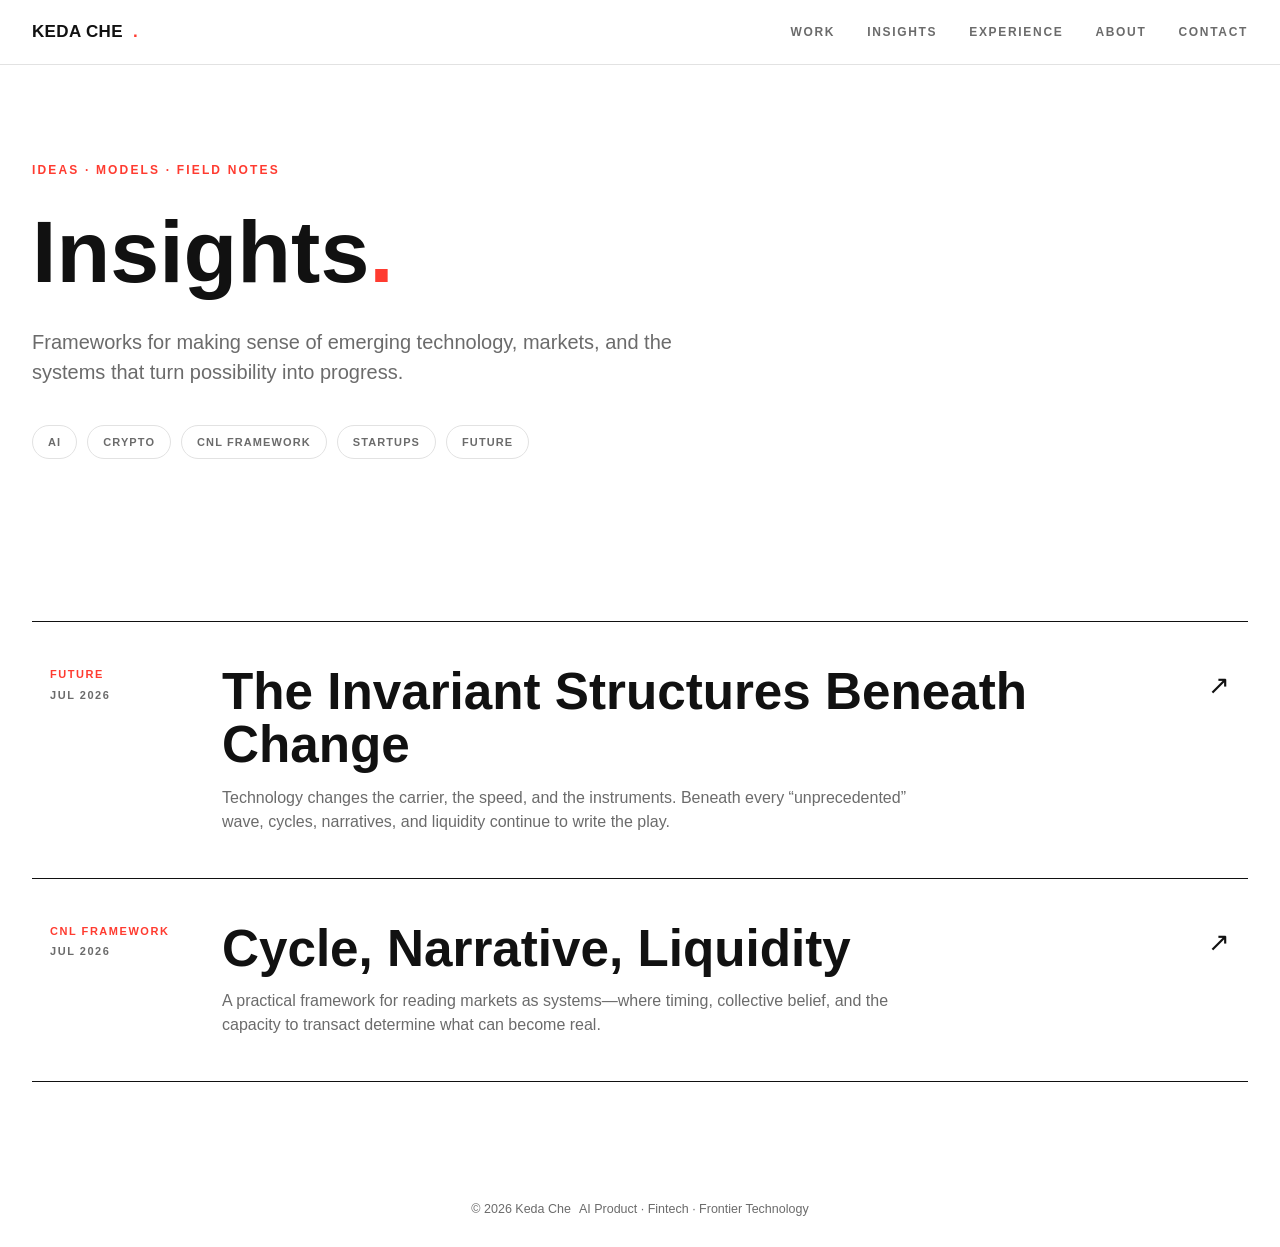
==== insights/index.html @ 1c22ec91 "Show month-only dates on insight cards and article metas" ====
<!DOCTYPE html>
<html lang="en">
<head>
<meta charset="UTF-8">
<meta name="viewport" content="width=device-width, initial-scale=1.0">
<title>Insights | Keda Che</title>
<meta name="description" content="Ideas and frameworks on AI, crypto, startups, and the future from Keda Che.">
<link rel="canonical" href="https://kedache.com/insights/">
<meta property="og:type" content="website">
<meta property="og:site_name" content="Keda Che">
<meta property="og:title" content="Insights | Keda Che">
<meta property="og:description" content="Ideas and frameworks on AI, crypto, startups, and the future from Keda Che.">
<meta property="og:url" content="https://kedache.com/insights/">
<meta property="og:image" content="https://kedache.com/assets/images/keda-social.jpg?v=2026-07-11-2">
<meta name="twitter:card" content="summary">
<meta name="twitter:title" content="Insights | Keda Che">
<meta name="twitter:description" content="Ideas and frameworks on AI, crypto, startups, and the future from Keda Che.">
<meta name="theme-color" content="#111111">
<link rel="icon" href="../favicon.ico?v=2026-07-11-2" sizes="48x48">
<link rel="icon" type="image/svg+xml" href="../favicon.svg?v=2026-07-11-2">
<link rel="apple-touch-icon" href="../apple-touch-icon.png?v=2026-07-11-2">
<link rel="stylesheet" href="../assets/css/styles.css?v=2026-07-11-2">
</head>
<body>
<nav>
  <div class="wrap nav-inner">
    <a class="logo" href="../">KEDA CHE<span>.</span></a>
    <div class="nav-links" id="nav-links">
      <a href="../#work">Work</a><a href="./">Insights</a><a href="../#experience">Experience</a><a href="../#about">About</a><a href="../#contact">Contact</a>
    </div>
    <button type="button" class="nav-toggle" id="nav-toggle" aria-label="Open menu" aria-expanded="false" aria-controls="nav-links"><span></span><span></span></button>
  </div>
</nav>
<header class="insights-header">
  <div class="wrap">
    <div class="kicker">Ideas · Models · Field Notes</div>
    <h1>Insights<span style="color:var(--accent)">.</span></h1>
    <p class="insights-intro">Frameworks for making sense of emerging technology, markets, and the systems that turn possibility into progress.</p>
    <div class="category-strip" aria-label="Insight categories">
      <span class="category-link">AI</span><span class="category-link">Crypto</span><span class="category-link">CNL Framework</span><span class="category-link">Startups</span><span class="category-link">Future</span>
    </div>
  </div>
</header>
<main>
  <section>
    <div class="wrap">
      <div class="insight-list">
        <a class="insight-row" href="future/the-invariant-structures-beneath-change/">
          <div class="meta">Future<span>Jul 2026</span></div>
          <div><h2>The Invariant Structures Beneath Change</h2><p>Technology changes the carrier, the speed, and the instruments. Beneath every “unprecedented” wave, cycles, narratives, and liquidity continue to write the play.</p></div>
          <div class="arrow" aria-hidden="true">↗</div>
        </a>
        <a class="insight-row" href="cnl-framework/cycle-narrative-liquidity/">
          <div class="meta">CNL Framework<span>Jul 2026</span></div>
          <div><h2>Cycle, Narrative, Liquidity</h2><p>A practical framework for reading markets as systems—where timing, collective belief, and the capacity to transact determine what can become real.</p></div>
          <div class="arrow" aria-hidden="true">↗</div>
        </a>
      </div>
    </div>
  </section>
</main>
<footer><div class="wrap footer-inner"><span>© 2026 Keda Che</span><span>AI Product · Fintech · Frontier Technology</span></div></footer>
<script src="../assets/js/main.js?v=2026-07-11-2" defer></script>
</body>
</html>
---- assets/css/styles.css ----
:root {
  --black: #111111;
  --white: #ffffff;
  --gray: #f4f4f4;
  --mid: #6b6b6b;
  --line: #e2e2e2;
  --accent: #ff3b30;
  --font: "Helvetica Neue", Helvetica, Arial, -apple-system, sans-serif;
}

* { margin: 0; padding: 0; box-sizing: border-box; }
html { scroll-behavior: smooth; }
body { font-family: var(--font); color: var(--black); background: var(--white); line-height: 1.5; -webkit-font-smoothing: antialiased; }
a { color: inherit; text-decoration: none; }
.wrap { max-width: 1280px; margin: 0 auto; padding: 0 32px; }

/* NAV */
nav { position: sticky; top: 0; z-index: 100; background: rgba(255,255,255,.94); backdrop-filter: blur(8px); border-bottom: 1px solid var(--line); }
.nav-inner { display: flex; justify-content: space-between; align-items: center; height: 64px; }
.logo { font-weight: 700; font-size: 17px; letter-spacing: .02em; display: flex; align-items: center; gap: 10px; }
.avatar { width: 36px; height: 36px; }
.logo span { color: var(--accent); }
.nav-links { display: flex; gap: 32px; }
.nav-links a { font-size: 12px; font-weight: 600; letter-spacing: .14em; text-transform: uppercase; color: var(--mid); transition: color .15s; }
.nav-links a:hover { color: var(--black); }
.nav-toggle { display: none; background: none; border: 0; width: 40px; height: 40px; cursor: pointer; padding: 8px; flex-direction: column; justify-content: center; align-items: flex-end; gap: 7px; }
.nav-toggle span { display: block; height: 2px; width: 22px; background: var(--black); transition: transform .25s cubic-bezier(.4,0,.2,1), opacity .25s; }
nav.open .nav-toggle span:first-child { transform: translateY(4.5px) rotate(45deg); }
nav.open .nav-toggle span:last-child { transform: translateY(-4.5px) rotate(-45deg); }

/* LOADER */
#loader { position: fixed; inset: 0; z-index: 999; background: var(--black); display: flex; align-items: center; justify-content: center; transition: opacity .5s ease, visibility .5s ease; animation: loaderAutoHide .5s ease 3.5s forwards; }
#loader.done { opacity: 0; visibility: hidden; pointer-events: none; }
#loader.skip { display: none; animation: none; }
.loader-mark { display: flex; overflow: hidden; font-weight: 700; font-size: clamp(30px, 6vw, 56px); letter-spacing: .04em; color: var(--white); line-height: 1.1; }
.loader-mark span { display: inline-block; transform: translateY(120%); animation: loaderUp .55s cubic-bezier(.4,0,.2,1) forwards; }
.loader-mark span:nth-child(1) { animation-delay: .05s; }
.loader-mark span:nth-child(2) { animation-delay: .1s; }
.loader-mark span:nth-child(3) { animation-delay: .15s; }
.loader-mark span:nth-child(4) { animation-delay: .2s; }
.loader-mark span:nth-child(5) { animation-delay: .25s; }
.loader-mark span:nth-child(6) { animation-delay: .3s; }
.loader-mark span:nth-child(7) { animation-delay: .35s; }
.loader-mark span:nth-child(8) { animation-delay: .4s; }
.loader-mark .loader-dot { color: var(--accent); animation: loaderUp .55s cubic-bezier(.4,0,.2,1) .5s forwards, loaderPulse 1.3s 1.2s ease-in-out infinite; }
@keyframes loaderUp { to { transform: translateY(0); } }
@keyframes loaderPulse { 0%, 100% { opacity: 1; } 50% { opacity: .25; } }
@keyframes loaderAutoHide { to { opacity: 0; visibility: hidden; } }
@media (prefers-reduced-motion: reduce) {
  .loader-mark span, .loader-mark .loader-dot { transform: none; animation: none; }
  #loader { animation: loaderAutoHide .3s ease 1s forwards; }
}

/* HERO */
header { padding: 110px 0 90px; }
.kicker { font-size: 12px; font-weight: 700; letter-spacing: .18em; text-transform: uppercase; color: var(--accent); margin-bottom: 28px; }
h1 { font-size: 88px; line-height: 1.02; font-weight: 700; letter-spacing: 0; max-width: 1100px; }
.rotator { display: inline-block; position: relative; overflow: hidden; white-space: nowrap; vertical-align: baseline; }
.rotator .rw { position: absolute; left: 0; top: 0; color: var(--accent); transform: translateY(115%); transition: transform .55s cubic-bezier(.4,0,.2,1); }
.rotator .rw.active { transform: translateY(0); }
.rotator .rw.exit { transform: translateY(-115%); }
.rotator .dot { position: absolute; left: 0; top: 0; color: var(--black); transition: transform .55s cubic-bezier(.4,0,.2,1); }
.hero-sub { margin-top: 36px; font-size: 21px; color: var(--mid); max-width: 760px; font-weight: 400; }
.hero-meta { margin-top: 44px; display: flex; flex-wrap: wrap; gap: 12px; }
.chip { font-size: 12px; font-weight: 600; letter-spacing: .08em; text-transform: uppercase; border: 1px solid var(--black); padding: 8px 16px; border-radius: 999px; }

/* SECTION DIVIDERS */
.divider {
  height: 104px;
  background-image:
    radial-gradient(circle at 14px 17px, #d7d7d7 0 1.5px, transparent 1.6px),
    radial-gradient(circle at 43px 38px, #d7d7d7 0 1.5px, transparent 1.6px);
  background-size: 64px 48px;
  background-repeat: repeat;
}

/* SECTION HEADERS */
section { padding: 90px 0; }
.sec-head { display: flex; align-items: baseline; justify-content: space-between; margin-bottom: 48px; flex-wrap: wrap; gap: 8px; }
h2 { font-size: 44px; font-weight: 700; letter-spacing: 0; }
.sec-note { font-size: 13px; color: var(--mid); letter-spacing: .1em; text-transform: uppercase; font-weight: 600; }
.sec-link { font-size: 12px; color: var(--mid); letter-spacing: .12em; text-transform: uppercase; font-weight: 700; border-bottom: 1px solid var(--line); transition: color .15s, border-color .15s; }
.sec-link:hover { color: var(--black); border-color: var(--accent); }

/* FOCUS AREAS */
.themes { border-top: 1px solid var(--black); }
.theme { display: grid; grid-template-columns: 90px 1fr 1.1fr; gap: 32px; align-items: baseline; padding: 44px 20px; border-bottom: 1px solid var(--black); cursor: default; transition: background .35s cubic-bezier(.4,0,.2,1), color .35s, padding .35s; }
.theme:hover, .theme.lit { background: var(--black); color: var(--white); padding-left: 36px; }
.theme .num { font-size: 14px; font-weight: 700; letter-spacing: .12em; color: var(--accent); }
.theme h3 { font-size: 40px; font-weight: 700; letter-spacing: 0; line-height: 1.05; transition: transform .35s cubic-bezier(.4,0,.2,1); }
.theme:hover h3, .theme.lit h3 { transform: translateX(6px); }
.theme p { font-size: 15.5px; color: var(--mid); line-height: 1.55; transition: color .35s; }
.theme:hover p, .theme.lit p { color: rgba(255,255,255,.75); }

/* HOMEPAGE INSIGHTS */
.home-insight-grid { display: grid; grid-template-columns: repeat(2, 1fr); gap: 24px; }
.home-insight-card { display: flex; flex-direction: column; padding-bottom: 28px; border-bottom: 1px solid var(--black); }
.home-insight-card p { flex-grow: 1; }
.home-insight-image { aspect-ratio: 16 / 8.2; overflow: hidden; background: var(--gray); }
.home-insight-image img { width: 100%; height: 100%; display: block; object-fit: cover; transition: transform .5s cubic-bezier(.4,0,.2,1); }
.home-insight-card:hover .home-insight-image img { transform: scale(1.025); }
.home-insight-meta { display: flex; justify-content: space-between; gap: 16px; margin-top: 20px; color: var(--mid); font-size: 10.5px; font-weight: 700; letter-spacing: .14em; text-transform: uppercase; }
.home-insight-meta span { color: var(--accent); }
.home-insight-card h3 { margin-top: 17px; max-width: 580px; font-size: clamp(30px, 3.7vw, 48px); line-height: 1.02; letter-spacing: -.02em; min-height: 2.04em; }
.home-insight-card p { margin-top: 16px; max-width: 580px; color: var(--mid); font-size: 15.5px; line-height: 1.55; }
.read-link { display: inline-block; align-self: flex-start; margin-top: 24px; font-size: 11px; font-weight: 700; letter-spacing: .13em; text-transform: uppercase; border-bottom: 2px solid var(--accent); }
.home-insight-categories { display: grid; grid-template-columns: repeat(5, 1fr); margin-top: 48px; border-top: 1px solid var(--black); border-bottom: 1px solid var(--black); }
.home-insight-categories span { padding: 17px 14px; border-right: 1px solid var(--black); text-align: center; font-size: 10.5px; font-weight: 700; letter-spacing: .12em; text-transform: uppercase; }
.home-insight-categories span:last-child { border-right: 0; }

/* PROJECT GRID */
.grid { display: grid; grid-template-columns: repeat(3, 1fr); gap: 24px; }
.card { position: relative; aspect-ratio: 4 / 3; overflow: hidden; display: flex; flex-direction: column; justify-content: flex-end; padding: 28px; color: var(--white); cursor: default; }
.card::after { content: ""; position: absolute; inset: 0; background: linear-gradient(to top, rgba(0,0,0,.45), rgba(0,0,0,0) 55%); transition: background .25s; }
.card:hover::after, .card:focus-visible::after { background: linear-gradient(to top, rgba(0,0,0,.6), rgba(0,0,0,.12)); }
.card > * { position: relative; z-index: 1; }
a.card { cursor: pointer; }
a.card::before { content: "↗"; position: absolute; top: 18px; right: 22px; z-index: 2; font-size: 20px; font-weight: 700; opacity: .75; transition: opacity .2s, transform .2s; }
a.card:hover::before, a.card:focus-visible::before { opacity: 1; transform: translate(3px, -3px); }
a.card:focus-visible { outline: 3px solid var(--accent); outline-offset: 4px; }
.card .tag { font-size: 10.5px; font-weight: 700; letter-spacing: .16em; text-transform: uppercase; opacity: .92; margin-bottom: 8px; }
.card h3 { font-size: 22px; font-weight: 700; letter-spacing: 0; line-height: 1.15; }
.card p { font-size: 13.5px; margin-top: 8px; opacity: 0; max-height: 0; transition: opacity .25s, max-height .3s; line-height: 1.45; }
.card:hover p, .card:focus-visible p { opacity: .95; max-height: 140px; }
.g1  { background: linear-gradient(rgba(5,10,30,.35), rgba(5,10,30,.35)), url('../images/astrava-card.webp?v=2026-07-11-2') center/cover; }
.g2  { background: linear-gradient(rgba(10,5,40,.35), rgba(10,5,40,.35)), url('../images/stablecoin-card.webp?v=2026-07-11-2') center/cover; }
.g3  { background: linear-gradient(rgba(20,12,8,.35), rgba(20,12,8,.35)), url('../images/vetara-card.webp?v=2026-07-11-2') center/cover; }
.g4  { background: linear-gradient(rgba(30,5,60,.3), rgba(30,5,60,.3)), url('../images/votigram-card.webp?v=2026-07-11-2') center/cover; }
.g5  { background: linear-gradient(rgba(0,0,0,.3), rgba(0,0,0,.3)), url('../images/godgpt-card.webp?v=2026-07-11-2') center/cover; }
.g6  { background: linear-gradient(rgba(10,5,25,.3), rgba(10,5,25,.3)), url('../images/tmrwdao-card.webp?v=2026-07-11-2') center/cover; }
.g7  { background: linear-gradient(rgba(15,10,10,.4), rgba(15,10,10,.4)), url('../images/ubbey-card.webp?v=2026-07-11-2') center/cover; }
.g8  { background: linear-gradient(rgba(5,5,15,.25), rgba(5,5,15,.25)), url('../images/next-card.webp?v=2026-07-11-2') center/cover; }
.g9  { background: linear-gradient(rgba(15,15,20,.3), rgba(15,15,20,.3)), url('../images/tmark-card.webp?v=2026-07-11-2') center/cover; }
.g10 { background: linear-gradient(rgba(5,15,30,.25), rgba(5,15,30,.25)), url('../images/echolisten-card.webp?v=2026-07-11-2') center top/cover; }
.g11 { background: linear-gradient(rgba(20,10,25,.4), rgba(20,10,25,.4)), url('../images/ownership-card.webp?v=2026-07-11-2') center/cover; }
.g12 { background: linear-gradient(rgba(0,0,0,.2), rgba(0,0,0,.2)), url('../images/perennial-card.webp?v=2026-07-11-2') center/cover; }

/* EXPERIENCE */
.xp { border-top: 1px solid var(--line); }
.xp-row { display: grid; grid-template-columns: 180px 1fr; gap: 32px; padding: 34px 0; border-bottom: 1px solid var(--line); }
.xp-when { font-size: 13px; font-weight: 700; letter-spacing: .1em; text-transform: uppercase; color: var(--accent); padding-top: 4px; }
.xp-role { font-size: 21px; font-weight: 700; letter-spacing: 0; }
.xp-org { font-size: 14px; color: var(--mid); margin-top: 4px; font-weight: 600; }
.xp-desc { font-size: 15px; color: #3c3c3c; margin-top: 10px; max-width: 760px; }

/* ABOUT */
.about-grid { display: grid; grid-template-columns: 300px 1fr; gap: 64px; align-items: start; }
.about-grid p { font-size: 18px; color: #333; margin-bottom: 22px; max-width: 720px; }
.portrait { width: 100%; aspect-ratio: 5 / 8; object-fit: cover; object-position: center 75%; display: block; }
.facts-row { display: grid; grid-template-columns: repeat(4, 1fr); gap: 40px; margin-top: 72px; padding-top: 40px; border-top: 1px solid var(--line); }
.facts h3 { font-size: 12px; font-weight: 700; letter-spacing: .16em; text-transform: uppercase; color: var(--accent); margin-bottom: 12px; }
.facts p { font-size: 14.5px; color: #3c3c3c; margin-bottom: 10px; }
.facts a { border-bottom: 1px solid #c8c8c8; transition: color .15s, border-color .15s; }
.facts a:hover { color: var(--accent); border-color: var(--accent); }

/* CONTACT */
.contact { padding: 110px 0; }
.contact.no-border { border-bottom: none; }
.contact h2 { font-size: 64px; margin-bottom: 28px; }
.contact-copy { font-size: 17px; color: var(--mid); max-width: 640px; margin-bottom: 32px; }
.contact a.email { font-size: 30px; font-weight: 700; border-bottom: 3px solid var(--accent); transition: color .15s; }
.contact a.email:hover { color: var(--accent); }
.socials { margin-top: 36px; display: flex; gap: 24px; }
.socials.tight { margin-top: 32px; }
.socials a { font-size: 13px; font-weight: 700; letter-spacing: .14em; text-transform: uppercase; color: var(--mid); }
.socials a:hover { color: var(--black); }
.cv-button { border: 1px solid var(--black); padding: 12px 24px; color: var(--black); }

footer { padding: 28px 0; font-size: 12.5px; color: var(--mid); display: flex; justify-content: space-between; flex-wrap: wrap; gap: 8px; }
.footer-inner { display: flex; justify-content: space-between; flex-wrap: wrap; gap: 8px; }

/* INSIGHTS */
.insights-header { padding: 96px 0 72px; }
.insights-header h1 { max-width: 900px; }
.insights-intro { max-width: 700px; margin-top: 30px; color: var(--mid); font-size: 20px; }
.category-strip { display: flex; flex-wrap: wrap; gap: 10px; margin-top: 38px; }
.category-link { border: 1px solid var(--line); border-radius: 999px; padding: 8px 15px; color: var(--mid); font-size: 11px; font-weight: 700; letter-spacing: .1em; text-transform: uppercase; }
.category-link.active { border-color: var(--black); color: var(--black); }
.insight-list { border-top: 1px solid var(--black); }
.insight-row { display: grid; grid-template-columns: 140px minmax(0, 1fr) 60px; gap: 32px; align-items: start; padding: 44px 18px; border-bottom: 1px solid var(--black); transition: background .25s, color .25s, padding .25s; }
.insight-row:hover { background: var(--black); color: var(--white); padding-left: 30px; }
.insight-row .meta { color: var(--accent); font-size: 11px; font-weight: 700; letter-spacing: .14em; text-transform: uppercase; }
.insight-row .meta span { display: block; margin-top: 4px; color: var(--mid); font-weight: 600; }
.insight-row h2 { font-size: clamp(30px, 4vw, 52px); line-height: 1.03; }
.insight-row p { margin-top: 14px; max-width: 720px; color: var(--mid); font-size: 16px; }
.insight-row:hover p, .insight-row:hover .meta span { color: rgba(255,255,255,.68); }
.insight-row .arrow { font-size: 26px; text-align: right; }

/* ARTICLE */
.article-hero { padding: 86px 0 58px; }
.article-hero h1 { max-width: 1140px; font-size: clamp(56px, 8vw, 108px); line-height: .94; letter-spacing: -.035em; }
.article-deck { max-width: 850px; margin-top: 34px; font-size: clamp(20px, 2.3vw, 30px); line-height: 1.35; color: #333; }
.article-meta { display: flex; gap: 28px; flex-wrap: wrap; margin-top: 42px; padding-top: 18px; border-top: 1px solid var(--black); font-size: 11px; font-weight: 700; letter-spacing: .13em; text-transform: uppercase; }
.article-meta span:first-child { color: var(--accent); }
.article-figure { margin: 0 auto; max-width: 1440px; padding: 0 32px; }
.article-figure img { width: 100%; display: block; aspect-ratio: 16 / 9; object-fit: cover; }
.article-figure figcaption { margin-top: 10px; color: var(--mid); font-size: 12px; letter-spacing: .06em; }
.article-body { max-width: 1280px; margin: 0 auto; padding: 90px 32px 120px; }
.article-grid { display: grid; grid-template-columns: minmax(170px, 260px) minmax(0, 760px); gap: clamp(50px, 9vw, 140px); justify-content: center; }
.article-aside { position: sticky; top: 94px; align-self: start; }
.article-aside p { color: var(--mid); font-size: 12px; line-height: 1.55; }
.article-aside strong { display: block; color: var(--black); margin-bottom: 10px; font-size: 11px; letter-spacing: .14em; text-transform: uppercase; }
.article-aside .rule { width: 42px; height: 3px; margin: 24px 0; background: var(--accent); }
.article-copy > p { margin-bottom: 28px; color: #292929; font-size: 19px; line-height: 1.7; }
.article-copy > p a { border-bottom: 1px solid #aaa; transition: color .15s, border-color .15s; }
.article-copy > p a:hover { color: var(--accent); border-color: var(--accent); }
.article-copy .lead { font-size: 28px; line-height: 1.48; color: var(--black); }
.article-copy .lead::first-letter { float: left; margin: 7px 10px 0 0; color: var(--accent); font-size: 80px; font-weight: 700; line-height: .72; }
.article-copy h2 { margin: 76px 0 24px; font-size: clamp(38px, 5vw, 64px); line-height: 1; letter-spacing: -.025em; }
.article-copy h3 { margin: 44px 0 14px; font-size: 26px; line-height: 1.15; }
.article-copy blockquote { margin: 64px 0; padding: 34px 0; border-top: 1px solid var(--black); border-bottom: 1px solid var(--black); font-size: clamp(28px, 4vw, 48px); font-weight: 700; line-height: 1.08; letter-spacing: -.02em; }
.article-copy blockquote span { color: var(--accent); }
.cnl-model { margin: 52px 0 68px; display: grid; grid-template-columns: repeat(3, 1fr); border-top: 1px solid var(--black); border-bottom: 1px solid var(--black); }
.cnl-model div { padding: 30px 20px 34px; border-right: 1px solid var(--black); }
.cnl-model div:last-child { border-right: 0; }
.cnl-model b { display: block; color: var(--accent); font-size: 12px; letter-spacing: .14em; text-transform: uppercase; }
.cnl-model strong { display: block; margin-top: 24px; font-size: 28px; }
.cnl-model p { margin-top: 10px; color: var(--mid); font-size: 14px; line-height: 1.5; }
.article-end { margin-top: 88px; padding-top: 26px; border-top: 1px solid var(--black); }
.article-end p { color: var(--mid); font-size: 15px; }
.back-link { display: inline-block; margin-top: 28px; border-bottom: 2px solid var(--accent); font-size: 13px; font-weight: 700; letter-spacing: .12em; text-transform: uppercase; }

@media (max-width: 980px) {
  h1 { font-size: 64px; }
  h2 { font-size: 38px; }
  .theme h3 { font-size: 34px; }
  .contact h2 { font-size: 52px; }
  .theme { grid-template-columns: 60px 1fr; }
  .theme p { grid-column: 2; }
  .grid { grid-template-columns: repeat(2, 1fr); }
  .about-grid { grid-template-columns: 1fr; gap: 40px; }
  .about-grid .portrait { max-width: 300px; }
  .facts-row { grid-template-columns: repeat(2, 1fr); }
  .home-insight-categories { grid-template-columns: repeat(3, 1fr); }
  .home-insight-categories span:nth-child(3) { border-right: 0; }
  .home-insight-categories span:nth-child(n+4) { border-top: 1px solid var(--black); }
  .article-grid { grid-template-columns: 1fr; gap: 45px; }
  .article-aside { position: static; max-width: 520px; }
}

@media (max-width: 640px) {
  .wrap { padding: 0 22px; }
  .nav-toggle { display: flex; }
  .nav-links { display: none; position: absolute; top: 64px; left: 0; right: 0; flex-direction: column; gap: 22px; padding: 24px 22px 28px; background: rgba(255,255,255,.97); backdrop-filter: blur(8px); border-bottom: 1px solid var(--line); }
  nav.open .nav-links { display: flex; }
  .nav-links a { font-size: 14px; }
  h1 { font-size: 42px; }
  h2 { font-size: 30px; }
  .hero-sub { font-size: 17px; }
  .theme h3 { font-size: 28px; }
  .contact h2 { font-size: 38px; }
  .contact a.email { font-size: 21px; }
  .theme { padding: 32px 12px; gap: 16px; }
  .theme:hover, .theme.lit { padding-left: 12px; }
  .grid { grid-template-columns: 1fr; }
  .home-insight-grid { grid-template-columns: 1fr; gap: 44px; }
  .home-insight-card h3 { min-height: 0; }
  .home-insight-categories { grid-template-columns: 1fr; }
  .home-insight-categories span { border-right: 0; border-bottom: 1px solid var(--black); }
  .home-insight-categories span:nth-child(n+4) { border-top: 0; }
  .home-insight-categories span:last-child { border-bottom: 0; }
  .card p { opacity: .95; max-height: none; }
  .xp-row { grid-template-columns: 1fr; gap: 8px; }
  .facts-row { grid-template-columns: 1fr; gap: 28px; }
  header { padding: 70px 0 60px; }
  section { padding: 64px 0; }
  .insights-header { padding: 68px 0 54px; }
  .insight-row { grid-template-columns: 1fr 32px; gap: 14px; padding: 30px 8px; }
  .insight-row .meta { grid-column: 1 / -1; }
  .article-hero { padding: 62px 0 44px; }
  .article-hero h1 { font-size: 48px; }
  .article-deck { font-size: 20px; }
  .article-figure { padding: 0; }
  .article-figure figcaption { padding: 0 22px; }
  .article-body { padding: 64px 22px 84px; }
  .article-copy > p { font-size: 17px; }
  .article-copy .lead { font-size: 22px; }
  .cnl-model { grid-template-columns: 1fr; }
  .cnl-model div { border-right: 0; border-bottom: 1px solid var(--black); }
  .cnl-model div:last-child { border-bottom: 0; }
}
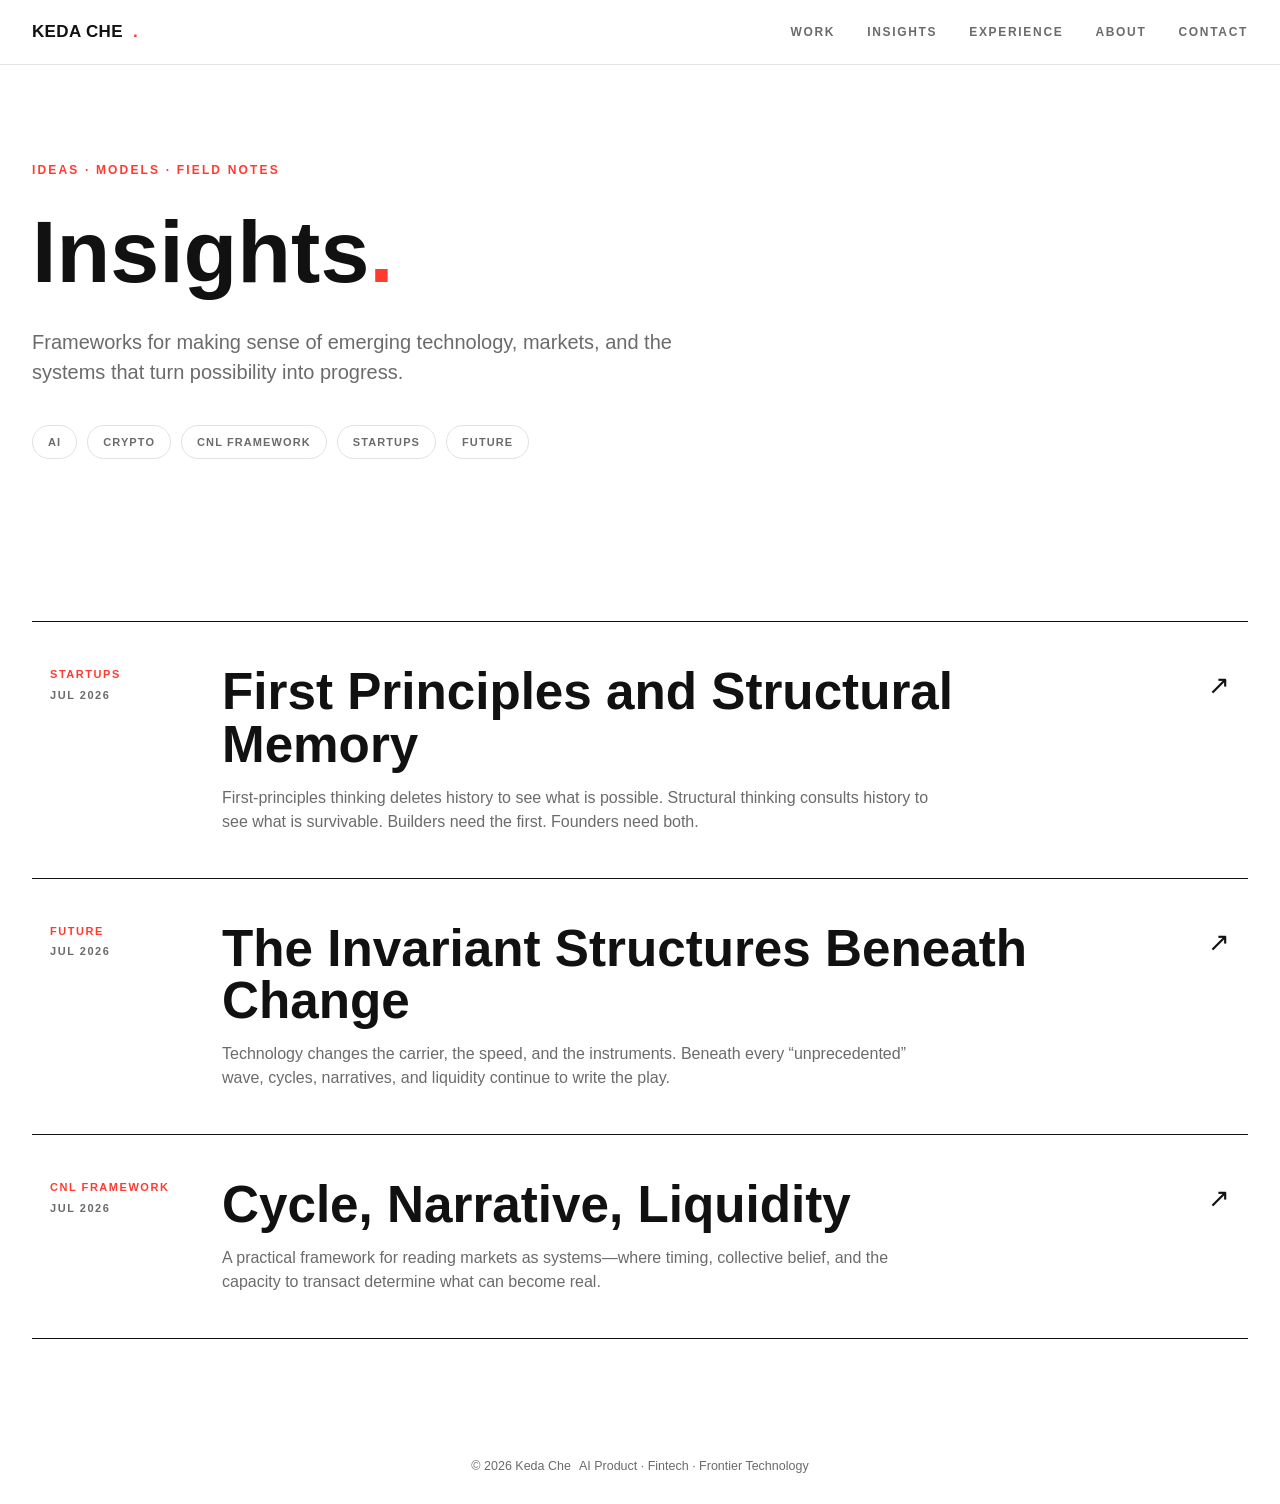
==== commit 2819dda7: "Publish third insight: First Principles and Structural Memory" ====
--- a/insights/index.html
+++ b/insights/index.html
@@ -11,15 +11,15 @@
 <meta property="og:title" content="Insights | Keda Che">
 <meta property="og:description" content="Ideas and frameworks on AI, crypto, startups, and the future from Keda Che.">
 <meta property="og:url" content="https://kedache.com/insights/">
-<meta property="og:image" content="https://kedache.com/assets/images/keda-social.jpg?v=2026-07-11-2">
+<meta property="og:image" content="https://kedache.com/assets/images/keda-social.jpg?v=2026-07-11-3">
 <meta name="twitter:card" content="summary">
 <meta name="twitter:title" content="Insights | Keda Che">
 <meta name="twitter:description" content="Ideas and frameworks on AI, crypto, startups, and the future from Keda Che.">
 <meta name="theme-color" content="#111111">
-<link rel="icon" href="../favicon.ico?v=2026-07-11-2" sizes="48x48">
-<link rel="icon" type="image/svg+xml" href="../favicon.svg?v=2026-07-11-2">
-<link rel="apple-touch-icon" href="../apple-touch-icon.png?v=2026-07-11-2">
-<link rel="stylesheet" href="../assets/css/styles.css?v=2026-07-11-2">
+<link rel="icon" href="../favicon.ico?v=2026-07-11-3" sizes="48x48">
+<link rel="icon" type="image/svg+xml" href="../favicon.svg?v=2026-07-11-3">
+<link rel="apple-touch-icon" href="../apple-touch-icon.png?v=2026-07-11-3">
+<link rel="stylesheet" href="../assets/css/styles.css?v=2026-07-11-3">
 </head>
 <body>
 <nav>
@@ -45,6 +45,11 @@
   <section>
     <div class="wrap">
       <div class="insight-list">
+        <a class="insight-row" href="startups/first-principles-and-structural-memory/">
+          <div class="meta">Startups<span>Jul 2026</span></div>
+          <div><h2>First Principles and Structural Memory</h2><p>First-principles thinking deletes history to see what is possible. Structural thinking consults history to see what is survivable. Builders need the first. Founders need both.</p></div>
+          <div class="arrow" aria-hidden="true">↗</div>
+        </a>
         <a class="insight-row" href="future/the-invariant-structures-beneath-change/">
           <div class="meta">Future<span>Jul 2026</span></div>
           <div><h2>The Invariant Structures Beneath Change</h2><p>Technology changes the carrier, the speed, and the instruments. Beneath every “unprecedented” wave, cycles, narratives, and liquidity continue to write the play.</p></div>
@@ -60,6 +65,6 @@
   </section>
 </main>
 <footer><div class="wrap footer-inner"><span>© 2026 Keda Che</span><span>AI Product · Fintech · Frontier Technology</span></div></footer>
-<script src="../assets/js/main.js?v=2026-07-11-2" defer></script>
+<script src="../assets/js/main.js?v=2026-07-11-3" defer></script>
 </body>
 </html>
--- a/assets/css/styles.css
+++ b/assets/css/styles.css
@@ -122,18 +122,18 @@
 .card h3 { font-size: 22px; font-weight: 700; letter-spacing: 0; line-height: 1.15; }
 .card p { font-size: 13.5px; margin-top: 8px; opacity: 0; max-height: 0; transition: opacity .25s, max-height .3s; line-height: 1.45; }
 .card:hover p, .card:focus-visible p { opacity: .95; max-height: 140px; }
-.g1  { background: linear-gradient(rgba(5,10,30,.35), rgba(5,10,30,.35)), url('../images/astrava-card.webp?v=2026-07-11-2') center/cover; }
-.g2  { background: linear-gradient(rgba(10,5,40,.35), rgba(10,5,40,.35)), url('../images/stablecoin-card.webp?v=2026-07-11-2') center/cover; }
-.g3  { background: linear-gradient(rgba(20,12,8,.35), rgba(20,12,8,.35)), url('../images/vetara-card.webp?v=2026-07-11-2') center/cover; }
-.g4  { background: linear-gradient(rgba(30,5,60,.3), rgba(30,5,60,.3)), url('../images/votigram-card.webp?v=2026-07-11-2') center/cover; }
-.g5  { background: linear-gradient(rgba(0,0,0,.3), rgba(0,0,0,.3)), url('../images/godgpt-card.webp?v=2026-07-11-2') center/cover; }
-.g6  { background: linear-gradient(rgba(10,5,25,.3), rgba(10,5,25,.3)), url('../images/tmrwdao-card.webp?v=2026-07-11-2') center/cover; }
-.g7  { background: linear-gradient(rgba(15,10,10,.4), rgba(15,10,10,.4)), url('../images/ubbey-card.webp?v=2026-07-11-2') center/cover; }
-.g8  { background: linear-gradient(rgba(5,5,15,.25), rgba(5,5,15,.25)), url('../images/next-card.webp?v=2026-07-11-2') center/cover; }
-.g9  { background: linear-gradient(rgba(15,15,20,.3), rgba(15,15,20,.3)), url('../images/tmark-card.webp?v=2026-07-11-2') center/cover; }
-.g10 { background: linear-gradient(rgba(5,15,30,.25), rgba(5,15,30,.25)), url('../images/echolisten-card.webp?v=2026-07-11-2') center top/cover; }
-.g11 { background: linear-gradient(rgba(20,10,25,.4), rgba(20,10,25,.4)), url('../images/ownership-card.webp?v=2026-07-11-2') center/cover; }
-.g12 { background: linear-gradient(rgba(0,0,0,.2), rgba(0,0,0,.2)), url('../images/perennial-card.webp?v=2026-07-11-2') center/cover; }
+.g1  { background: linear-gradient(rgba(5,10,30,.35), rgba(5,10,30,.35)), url('../images/astrava-card.webp?v=2026-07-11-3') center/cover; }
+.g2  { background: linear-gradient(rgba(10,5,40,.35), rgba(10,5,40,.35)), url('../images/stablecoin-card.webp?v=2026-07-11-3') center/cover; }
+.g3  { background: linear-gradient(rgba(20,12,8,.35), rgba(20,12,8,.35)), url('../images/vetara-card.webp?v=2026-07-11-3') center/cover; }
+.g4  { background: linear-gradient(rgba(30,5,60,.3), rgba(30,5,60,.3)), url('../images/votigram-card.webp?v=2026-07-11-3') center/cover; }
+.g5  { background: linear-gradient(rgba(0,0,0,.3), rgba(0,0,0,.3)), url('../images/godgpt-card.webp?v=2026-07-11-3') center/cover; }
+.g6  { background: linear-gradient(rgba(10,5,25,.3), rgba(10,5,25,.3)), url('../images/tmrwdao-card.webp?v=2026-07-11-3') center/cover; }
+.g7  { background: linear-gradient(rgba(15,10,10,.4), rgba(15,10,10,.4)), url('../images/ubbey-card.webp?v=2026-07-11-3') center/cover; }
+.g8  { background: linear-gradient(rgba(5,5,15,.25), rgba(5,5,15,.25)), url('../images/next-card.webp?v=2026-07-11-3') center/cover; }
+.g9  { background: linear-gradient(rgba(15,15,20,.3), rgba(15,15,20,.3)), url('../images/tmark-card.webp?v=2026-07-11-3') center/cover; }
+.g10 { background: linear-gradient(rgba(5,15,30,.25), rgba(5,15,30,.25)), url('../images/echolisten-card.webp?v=2026-07-11-3') center top/cover; }
+.g11 { background: linear-gradient(rgba(20,10,25,.4), rgba(20,10,25,.4)), url('../images/ownership-card.webp?v=2026-07-11-3') center/cover; }
+.g12 { background: linear-gradient(rgba(0,0,0,.2), rgba(0,0,0,.2)), url('../images/perennial-card.webp?v=2026-07-11-3') center/cover; }
 
 /* EXPERIENCE */
 .xp { border-top: 1px solid var(--line); }
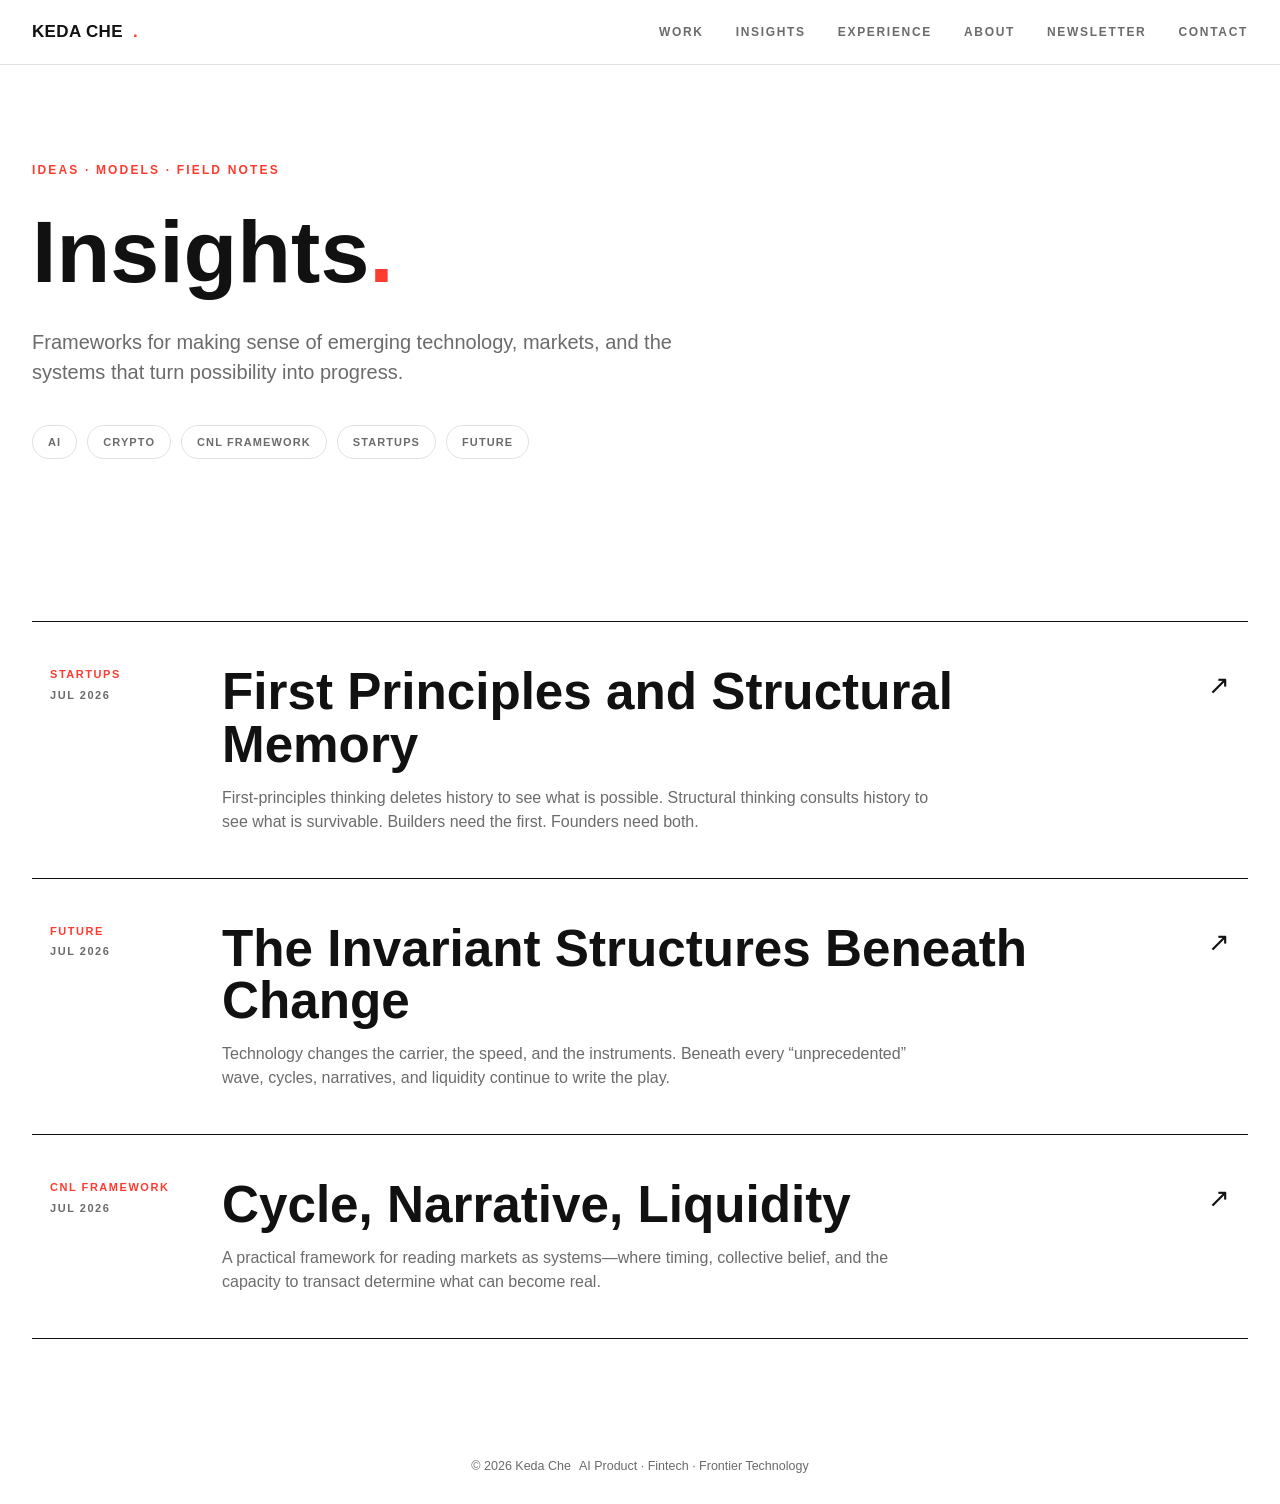
==== commit 4f4b38ba: "Update portfolio content and release assets" ====
--- a/insights/index.html
+++ b/insights/index.html
@@ -11,22 +11,22 @@
 <meta property="og:title" content="Insights | Keda Che">
 <meta property="og:description" content="Ideas and frameworks on AI, crypto, startups, and the future from Keda Che.">
 <meta property="og:url" content="https://kedache.com/insights/">
-<meta property="og:image" content="https://kedache.com/assets/images/keda-social.jpg?v=2026-07-11-3">
+<meta property="og:image" content="https://kedache.com/assets/images/keda-social.jpg?v=2026-07-17-2">
 <meta name="twitter:card" content="summary">
 <meta name="twitter:title" content="Insights | Keda Che">
 <meta name="twitter:description" content="Ideas and frameworks on AI, crypto, startups, and the future from Keda Che.">
 <meta name="theme-color" content="#111111">
-<link rel="icon" href="../favicon.ico?v=2026-07-11-3" sizes="48x48">
-<link rel="icon" type="image/svg+xml" href="../favicon.svg?v=2026-07-11-3">
-<link rel="apple-touch-icon" href="../apple-touch-icon.png?v=2026-07-11-3">
-<link rel="stylesheet" href="../assets/css/styles.css?v=2026-07-11-3">
+<link rel="icon" href="../favicon.ico?v=2026-07-17-2" sizes="48x48">
+<link rel="icon" type="image/svg+xml" href="../favicon.svg?v=2026-07-17-2">
+<link rel="apple-touch-icon" href="../apple-touch-icon.png?v=2026-07-17-2">
+<link rel="stylesheet" href="../assets/css/styles.css?v=2026-07-17-2">
 </head>
 <body>
 <nav>
   <div class="wrap nav-inner">
     <a class="logo" href="../">KEDA CHE<span>.</span></a>
     <div class="nav-links" id="nav-links">
-      <a href="../#work">Work</a><a href="./">Insights</a><a href="../#experience">Experience</a><a href="../#about">About</a><a href="../#contact">Contact</a>
+      <a href="../#work">Work</a><a href="./">Insights</a><a href="../#experience">Experience</a><a href="../#about">About</a><a href="https://substack.com/@kedache" target="_blank" rel="noopener">Newsletter</a><a href="../#contact">Contact</a>
     </div>
     <button type="button" class="nav-toggle" id="nav-toggle" aria-label="Open menu" aria-expanded="false" aria-controls="nav-links"><span></span><span></span></button>
   </div>
@@ -65,6 +65,6 @@
   </section>
 </main>
 <footer><div class="wrap footer-inner"><span>© 2026 Keda Che</span><span>AI Product · Fintech · Frontier Technology</span></div></footer>
-<script src="../assets/js/main.js?v=2026-07-11-3" defer></script>
+<script src="../assets/js/main.js?v=2026-07-17-2" defer></script>
 </body>
 </html>
--- a/assets/css/styles.css
+++ b/assets/css/styles.css
@@ -122,18 +122,18 @@
 .card h3 { font-size: 22px; font-weight: 700; letter-spacing: 0; line-height: 1.15; }
 .card p { font-size: 13.5px; margin-top: 8px; opacity: 0; max-height: 0; transition: opacity .25s, max-height .3s; line-height: 1.45; }
 .card:hover p, .card:focus-visible p { opacity: .95; max-height: 140px; }
-.g1  { background: linear-gradient(rgba(5,10,30,.35), rgba(5,10,30,.35)), url('../images/astrava-card.webp?v=2026-07-11-3') center/cover; }
-.g2  { background: linear-gradient(rgba(10,5,40,.35), rgba(10,5,40,.35)), url('../images/stablecoin-card.webp?v=2026-07-11-3') center/cover; }
-.g3  { background: linear-gradient(rgba(20,12,8,.35), rgba(20,12,8,.35)), url('../images/vetara-card.webp?v=2026-07-11-3') center/cover; }
-.g4  { background: linear-gradient(rgba(30,5,60,.3), rgba(30,5,60,.3)), url('../images/votigram-card.webp?v=2026-07-11-3') center/cover; }
-.g5  { background: linear-gradient(rgba(0,0,0,.3), rgba(0,0,0,.3)), url('../images/godgpt-card.webp?v=2026-07-11-3') center/cover; }
-.g6  { background: linear-gradient(rgba(10,5,25,.3), rgba(10,5,25,.3)), url('../images/tmrwdao-card.webp?v=2026-07-11-3') center/cover; }
-.g7  { background: linear-gradient(rgba(15,10,10,.4), rgba(15,10,10,.4)), url('../images/ubbey-card.webp?v=2026-07-11-3') center/cover; }
-.g8  { background: linear-gradient(rgba(5,5,15,.25), rgba(5,5,15,.25)), url('../images/next-card.webp?v=2026-07-11-3') center/cover; }
-.g9  { background: linear-gradient(rgba(15,15,20,.3), rgba(15,15,20,.3)), url('../images/tmark-card.webp?v=2026-07-11-3') center/cover; }
-.g10 { background: linear-gradient(rgba(5,15,30,.25), rgba(5,15,30,.25)), url('../images/echolisten-card.webp?v=2026-07-11-3') center top/cover; }
-.g11 { background: linear-gradient(rgba(20,10,25,.4), rgba(20,10,25,.4)), url('../images/ownership-card.webp?v=2026-07-11-3') center/cover; }
-.g12 { background: linear-gradient(rgba(0,0,0,.2), rgba(0,0,0,.2)), url('../images/perennial-card.webp?v=2026-07-11-3') center/cover; }
+.g1  { background: linear-gradient(rgba(5,10,30,.35), rgba(5,10,30,.35)), url('../images/astrava-card.webp?v=2026-07-17-2') center/cover; }
+.g2  { background: linear-gradient(rgba(10,5,40,.35), rgba(10,5,40,.35)), url('../images/stablecoin-card.webp?v=2026-07-17-2') center/cover; }
+.g3  { background: linear-gradient(rgba(20,12,8,.35), rgba(20,12,8,.35)), url('../images/vetara-card.webp?v=2026-07-17-2') center/cover; }
+.g4  { background: linear-gradient(rgba(30,5,60,.3), rgba(30,5,60,.3)), url('../images/votigram-card.webp?v=2026-07-17-2') center/cover; }
+.g5  { background: linear-gradient(rgba(0,0,0,.3), rgba(0,0,0,.3)), url('../images/godgpt-card.webp?v=2026-07-17-2') center/cover; }
+.g6  { background: linear-gradient(rgba(10,5,25,.3), rgba(10,5,25,.3)), url('../images/tmrwdao-card.webp?v=2026-07-17-2') center/cover; }
+.g7  { background: linear-gradient(rgba(15,10,10,.4), rgba(15,10,10,.4)), url('../images/ubbey-card.webp?v=2026-07-17-2') center/cover; }
+.g8  { background: linear-gradient(rgba(5,5,15,.25), rgba(5,5,15,.25)), url('../images/next-card.webp?v=2026-07-17-2') center/cover; }
+.g9  { background: linear-gradient(rgba(15,15,20,.3), rgba(15,15,20,.3)), url('../images/tmark-card.webp?v=2026-07-17-2') center/cover; }
+.g10 { background: linear-gradient(rgba(5,15,30,.25), rgba(5,15,30,.25)), url('../images/clawinabox-card.webp?v=2026-07-17-2') center top/cover; }
+.g11 { background: linear-gradient(rgba(20,10,25,.4), rgba(20,10,25,.4)), url('../images/ownership-card.webp?v=2026-07-17-2') center/cover; }
+.g12 { background: linear-gradient(rgba(0,0,0,.2), rgba(0,0,0,.2)), url('../images/perennial-card.webp?v=2026-07-17-2') center/cover; }
 
 /* EXPERIENCE */
 .xp { border-top: 1px solid var(--line); }
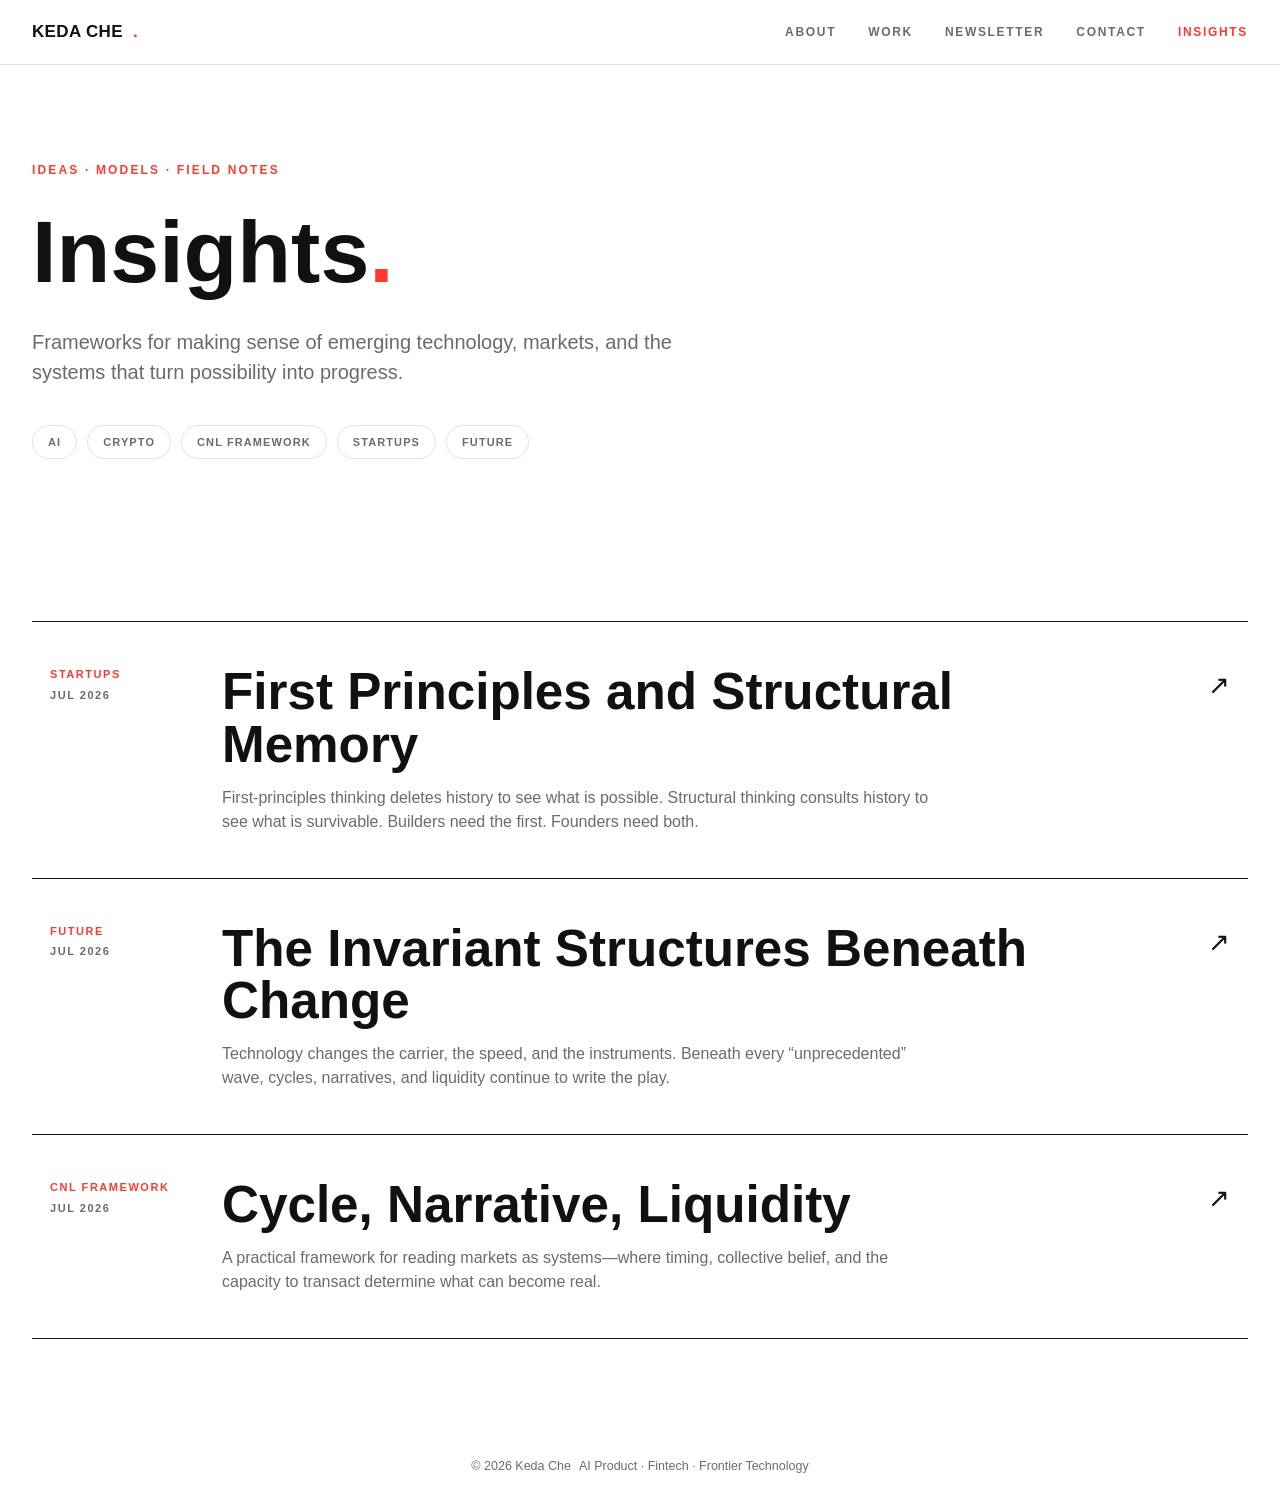
==== commit 326b921a: "Reorder navigation and emphasize insights" ====
--- a/insights/index.html
+++ b/insights/index.html
@@ -11,22 +11,22 @@
 <meta property="og:title" content="Insights | Keda Che">
 <meta property="og:description" content="Ideas and frameworks on AI, crypto, startups, and the future from Keda Che.">
 <meta property="og:url" content="https://kedache.com/insights/">
-<meta property="og:image" content="https://kedache.com/assets/images/keda-social.jpg?v=2026-07-17-2">
+<meta property="og:image" content="https://kedache.com/assets/images/keda-social.jpg?v=2026-07-17-4">
 <meta name="twitter:card" content="summary">
 <meta name="twitter:title" content="Insights | Keda Che">
 <meta name="twitter:description" content="Ideas and frameworks on AI, crypto, startups, and the future from Keda Che.">
 <meta name="theme-color" content="#111111">
-<link rel="icon" href="../favicon.ico?v=2026-07-17-2" sizes="48x48">
-<link rel="icon" type="image/svg+xml" href="../favicon.svg?v=2026-07-17-2">
-<link rel="apple-touch-icon" href="../apple-touch-icon.png?v=2026-07-17-2">
-<link rel="stylesheet" href="../assets/css/styles.css?v=2026-07-17-2">
+<link rel="icon" href="../favicon.ico?v=2026-07-17-4" sizes="48x48">
+<link rel="icon" type="image/svg+xml" href="../favicon.svg?v=2026-07-17-4">
+<link rel="apple-touch-icon" href="../apple-touch-icon.png?v=2026-07-17-4">
+<link rel="stylesheet" href="../assets/css/styles.css?v=2026-07-17-4">
 </head>
 <body>
 <nav>
   <div class="wrap nav-inner">
     <a class="logo" href="../">KEDA CHE<span>.</span></a>
     <div class="nav-links" id="nav-links">
-      <a href="../#work">Work</a><a href="./">Insights</a><a href="../#experience">Experience</a><a href="../#about">About</a><a href="https://substack.com/@kedache" target="_blank" rel="noopener">Newsletter</a><a href="../#contact">Contact</a>
+      <a href="../#about">About</a><a href="../#work">Work</a><a href="https://substack.com/@kedache" target="_blank" rel="noopener">Newsletter</a><a href="../#contact">Contact</a><a class="nav-insights" href="./">Insights</a>
     </div>
     <button type="button" class="nav-toggle" id="nav-toggle" aria-label="Open menu" aria-expanded="false" aria-controls="nav-links"><span></span><span></span></button>
   </div>
@@ -65,6 +65,6 @@
   </section>
 </main>
 <footer><div class="wrap footer-inner"><span>© 2026 Keda Che</span><span>AI Product · Fintech · Frontier Technology</span></div></footer>
-<script src="../assets/js/main.js?v=2026-07-17-2" defer></script>
+<script src="../assets/js/main.js?v=2026-07-17-4" defer></script>
 </body>
 </html>
--- a/assets/css/styles.css
+++ b/assets/css/styles.css
@@ -23,6 +23,8 @@
 .nav-links { display: flex; gap: 32px; }
 .nav-links a { font-size: 12px; font-weight: 600; letter-spacing: .14em; text-transform: uppercase; color: var(--mid); transition: color .15s; }
 .nav-links a:hover { color: var(--black); }
+.nav-links a.nav-insights { color: var(--accent); }
+.nav-links a.nav-insights:hover { color: var(--accent); }
 .nav-toggle { display: none; background: none; border: 0; width: 40px; height: 40px; cursor: pointer; padding: 8px; flex-direction: column; justify-content: center; align-items: flex-end; gap: 7px; }
 .nav-toggle span { display: block; height: 2px; width: 22px; background: var(--black); transition: transform .25s cubic-bezier(.4,0,.2,1), opacity .25s; }
 nav.open .nav-toggle span:first-child { transform: translateY(4.5px) rotate(45deg); }
@@ -122,18 +124,18 @@
 .card h3 { font-size: 22px; font-weight: 700; letter-spacing: 0; line-height: 1.15; }
 .card p { font-size: 13.5px; margin-top: 8px; opacity: 0; max-height: 0; transition: opacity .25s, max-height .3s; line-height: 1.45; }
 .card:hover p, .card:focus-visible p { opacity: .95; max-height: 140px; }
-.g1  { background: linear-gradient(rgba(5,10,30,.35), rgba(5,10,30,.35)), url('../images/astrava-card.webp?v=2026-07-17-2') center/cover; }
-.g2  { background: linear-gradient(rgba(10,5,40,.35), rgba(10,5,40,.35)), url('../images/stablecoin-card.webp?v=2026-07-17-2') center/cover; }
-.g3  { background: linear-gradient(rgba(20,12,8,.35), rgba(20,12,8,.35)), url('../images/vetara-card.webp?v=2026-07-17-2') center/cover; }
-.g4  { background: linear-gradient(rgba(30,5,60,.3), rgba(30,5,60,.3)), url('../images/votigram-card.webp?v=2026-07-17-2') center/cover; }
-.g5  { background: linear-gradient(rgba(0,0,0,.3), rgba(0,0,0,.3)), url('../images/godgpt-card.webp?v=2026-07-17-2') center/cover; }
-.g6  { background: linear-gradient(rgba(10,5,25,.3), rgba(10,5,25,.3)), url('../images/tmrwdao-card.webp?v=2026-07-17-2') center/cover; }
-.g7  { background: linear-gradient(rgba(15,10,10,.4), rgba(15,10,10,.4)), url('../images/ubbey-card.webp?v=2026-07-17-2') center/cover; }
-.g8  { background: linear-gradient(rgba(5,5,15,.25), rgba(5,5,15,.25)), url('../images/next-card.webp?v=2026-07-17-2') center/cover; }
-.g9  { background: linear-gradient(rgba(15,15,20,.3), rgba(15,15,20,.3)), url('../images/tmark-card.webp?v=2026-07-17-2') center/cover; }
-.g10 { background: linear-gradient(rgba(5,15,30,.25), rgba(5,15,30,.25)), url('../images/clawinabox-card.webp?v=2026-07-17-2') center top/cover; }
-.g11 { background: linear-gradient(rgba(20,10,25,.4), rgba(20,10,25,.4)), url('../images/ownership-card.webp?v=2026-07-17-2') center/cover; }
-.g12 { background: linear-gradient(rgba(0,0,0,.2), rgba(0,0,0,.2)), url('../images/perennial-card.webp?v=2026-07-17-2') center/cover; }
+.g1  { background: linear-gradient(rgba(5,10,30,.35), rgba(5,10,30,.35)), url('../images/astrava-card.webp?v=2026-07-17-4') center/cover; }
+.g2  { background: linear-gradient(rgba(10,5,40,.35), rgba(10,5,40,.35)), url('../images/stablecoin-card.webp?v=2026-07-17-4') center/cover; }
+.g3  { background: linear-gradient(rgba(20,12,8,.35), rgba(20,12,8,.35)), url('../images/vetara-card.webp?v=2026-07-17-4') center/cover; }
+.g4  { background: linear-gradient(rgba(30,5,60,.3), rgba(30,5,60,.3)), url('../images/votigram-card.webp?v=2026-07-17-4') center/cover; }
+.g5  { background: linear-gradient(rgba(0,0,0,.3), rgba(0,0,0,.3)), url('../images/godgpt-card.webp?v=2026-07-17-4') center/cover; }
+.g6  { background: linear-gradient(rgba(10,5,25,.3), rgba(10,5,25,.3)), url('../images/tmrwdao-card.webp?v=2026-07-17-4') center/cover; }
+.g7  { background: linear-gradient(rgba(15,10,10,.4), rgba(15,10,10,.4)), url('../images/ubbey-card.webp?v=2026-07-17-4') center/cover; }
+.g8  { background: linear-gradient(rgba(5,5,15,.25), rgba(5,5,15,.25)), url('../images/next-card.webp?v=2026-07-17-4') center/cover; }
+.g9  { background: linear-gradient(rgba(15,15,20,.3), rgba(15,15,20,.3)), url('../images/tmark-card.webp?v=2026-07-17-4') center/cover; }
+.g10 { background: linear-gradient(rgba(5,15,30,.25), rgba(5,15,30,.25)), url('../images/clawinabox-card.webp?v=2026-07-17-4') center top/cover; }
+.g11 { background: linear-gradient(rgba(20,10,25,.4), rgba(20,10,25,.4)), url('../images/ownership-card.webp?v=2026-07-17-4') center/cover; }
+.g12 { background: linear-gradient(rgba(0,0,0,.2), rgba(0,0,0,.2)), url('../images/perennial-card.webp?v=2026-07-17-4') center/cover; }
 
 /* EXPERIENCE */
 .xp { border-top: 1px solid var(--line); }
@@ -236,14 +238,14 @@
   .home-insight-categories span:nth-child(n+4) { border-top: 1px solid var(--black); }
   .article-grid { grid-template-columns: 1fr; gap: 45px; }
   .article-aside { position: static; max-width: 520px; }
-}
-
-@media (max-width: 640px) {
-  .wrap { padding: 0 22px; }
   .nav-toggle { display: flex; }
   .nav-links { display: none; position: absolute; top: 64px; left: 0; right: 0; flex-direction: column; gap: 22px; padding: 24px 22px 28px; background: rgba(255,255,255,.97); backdrop-filter: blur(8px); border-bottom: 1px solid var(--line); }
   nav.open .nav-links { display: flex; }
   .nav-links a { font-size: 14px; }
+}
+
+@media (max-width: 640px) {
+  .wrap { padding: 0 22px; }
   h1 { font-size: 42px; }
   h2 { font-size: 30px; }
   .hero-sub { font-size: 17px; }
